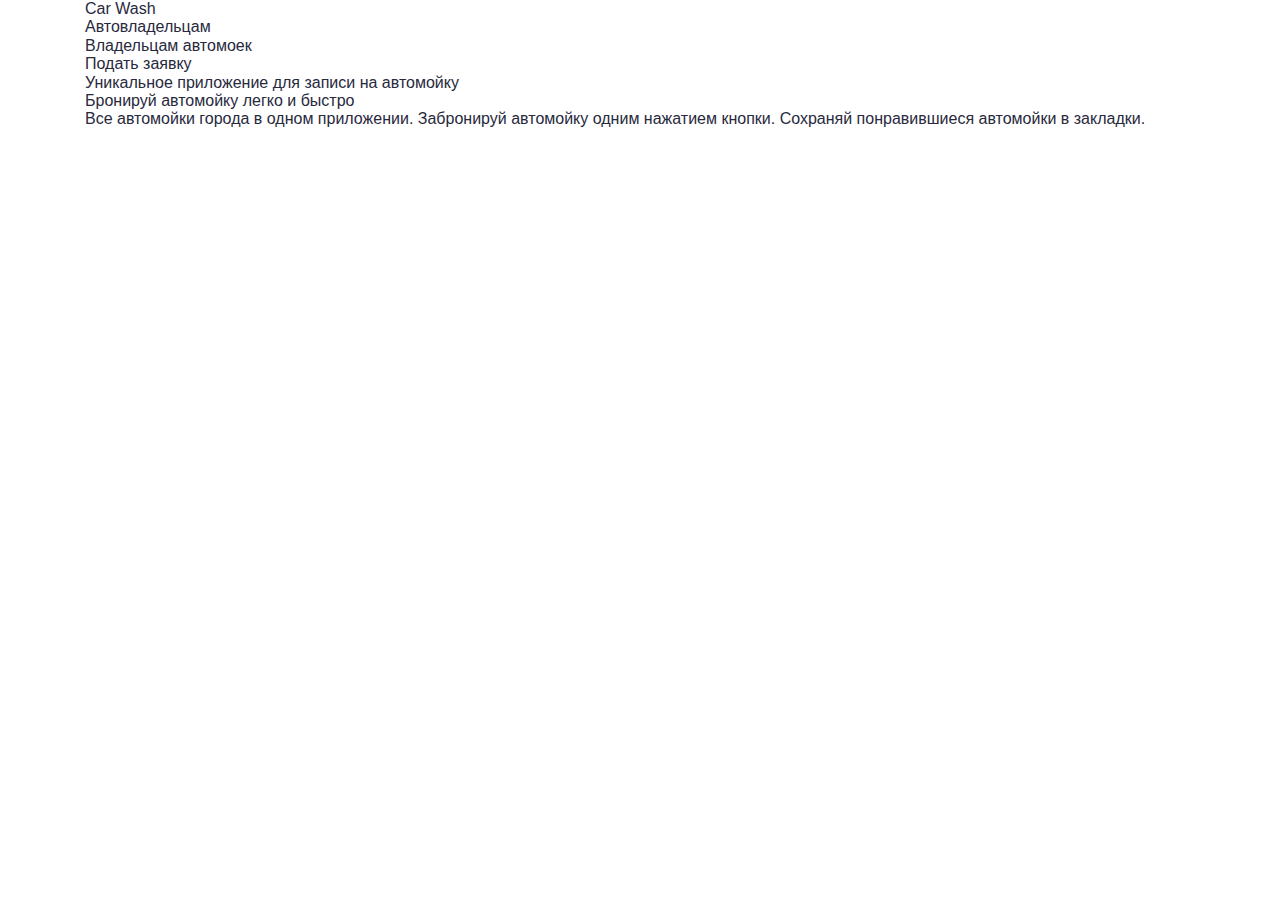
==== src/index.html @ 9598ab0e "Создал базовую разметку файлов, подключил шрифты" ====
<!DOCTYPE html>
<html lang="ru">
<head>
  <meta charset="UTF-8">
  <meta name="viewport" content="width=device-width, initial-scale=1.0">
  <title>Document</title>
  <link rel="stylesheet" href="css/normalize.css">
  <link rel="stylesheet" href="css/style.css">
  <link rel="shortcut icon" href="img/favicon.png" type="image/png">
</head>
<body>
  
  <main>
  
  <section class="hero">
    <div class="container">
      <nav class="navbar">
        <div class="navbar-block">
          <div class="navbar-block__logo">Car Wash</div>
          <!-- /.navbar-block__logo -->
          <div class="navbar-block__info">
            <div class="navbar-block__info-item">Автовладельцам</div>
            <div class="navbar-block__info-item">Владельцам автомоек</div>
            <div class="navbar-block__info-button">Подать заявку</div>
          </div>
          <!-- /.navbar-block__info -->
        </div>
      </nav>
      <!-- /.navbar -->
      <div class="hero-block">
        <div class="hero-text">
          <div class="hero-text__subtitle">Уникальное приложение для записи на автомойку</div>
          <!-- /.hero-text__subtitle -->
          <div class="hero-text__title">Бронируй автомойку легко и быстро</div>
          <!-- /.hero-text__title -->
          <div class="hero-text__description">
            Все автомойки города в одном приложении. Забронируй автомойку одним нажатием кнопки. Сохраняй понравившиеся автомойки в закладки.
          </div>
          <!-- /.hero-text__description -->
        </div>
        <!-- /.hero-text -->
        <div class="hero-image"></div>
        <!-- /.hero-image -->
      </div>
      <!-- /.hero-block -->
    </div>
    <!-- /.container -->
  </section>
  <!-- /.hero -->

  </main>

</body>
</html>
---- src/css/style.css ----
@charset "UTF-8";
* {
  -webkit-box-sizing: border-box;
          box-sizing: border-box;
}

body {
  position: relative;
  color: #28293D;
  height: 100%;
  background: #ffffff;
  font-family: 'Gilroy Regular', sans-serif;
}

img {
  max-width: 100%;
}

main {
  position: relative;
  overflow: hidden;
}

.container {
  position: relative;
  width: 1110px;
  margin: auto;
}

.section {
  padding: 0 0 80px;
}

.section-title {
  font-family: 'Gilroy Bold', sans-serif;
  font-size: 36px;
  text-align: center;
  margin: auto;
  padding-bottom: 74px;
}

.button {
  padding: 19px 80px;
  background: -webkit-gradient(linear, left top, left bottom, from(#0076FF), color-stop(96.15%, #004596));
  background: linear-gradient(180deg, #0076FF 0%, #004596 96.15%);
  -webkit-box-shadow: 0px 4px 25px rgba(0, 69, 150, 0.08), 0px 8px 50px rgba(0, 69, 150, 0.16);
          box-shadow: 0px 4px 25px rgba(0, 69, 150, 0.08), 0px 8px 50px rgba(0, 69, 150, 0.16);
  border-radius: 6px;
  border: none;
  cursor: pointer;
  -webkit-transition: ease 0.3s;
  transition: ease 0.3s;
}

.button:hover {
  -webkit-transform: scale(1.03);
          transform: scale(1.03);
  background-color: #0051b0;
  -webkit-box-shadow: 0 10px 30px rgba(0, 69, 150, 0.7);
          box-shadow: 0 10px 30px rgba(0, 69, 150, 0.7);
}

.button:active {
  background-color: #005cc9;
  -webkit-transform: scale(0.98);
          transform: scale(0.98);
}

.button:focus {
  -webkit-box-shadow: 0px 1px 0px #0076FF, 0px -1px 0px #0076FF, 1px 0px 0px #0076FF, -1px 0px 0px #0076FF;
          box-shadow: 0px 1px 0px #0076FF, 0px -1px 0px #0076FF, 1px 0px 0px #0076FF, -1px 0px 0px #0076FF;
}

/* Стилизация полей формы */
input {
  caret-color: #004596;
}

input:focus {
  border: 1px solid #004596;
}

input::-webkit-input-placeholder {
  opacity: 0.5;
}

input:-ms-input-placeholder {
  opacity: 0.5;
}

input::-ms-input-placeholder {
  opacity: 0.5;
}

input::placeholder {
  opacity: 0.5;
}

input {
  -webkit-appearance: none;
}

input.error {
  border: 1px solid red;
}

#name-error, #phone-error, #email-error, #password-error, #last_name-error, #password_conf-error, #code-error {
  display: block;
  font-size: 12px;
  color: red;
}

@media (max-width: 1200px) {
  .container {
    max-width: 760px;
    width: 95%;
  }
}

@media (max-width: 768px) {
  .container {
    max-width: 580px;
    width: 90%;
  }
}

@media (max-width: 490px) {
  .button {
    font-size: 14px;
    padding: 20px 60px;
  }
  .section-title {
    font-size: 25px;
    line-height: 36px;
  }
}

@media (max-width: 320px) {
  .container {
    max-width: 750px;
    width: 90%;
  }
}

@font-face {
  font-family: 'Inter LightBETA';
  src: url("../fonts/Inter/Inter-LightBETA.eot");
  src: url("../fonts/Inter/Inter-LightBETA.eot?#iefix") format("embedded-opentype"), url("../fonts/Inter/Inter-LightBETA.woff") format("woff"), url("../fonts/Inter/Inter-LightBETA.ttf") format("truetype");
  font-weight: 300;
  font-style: normal;
  font-display: auto;
  font-display: swap;
}

@font-face {
  font-family: 'Inter Regular';
  src: url("../fonts/Inter/Inter-Regular.eot");
  src: url("../fonts/Inter/Inter-Regular.eot?#iefix") format("embedded-opentype"), url("../fonts/Inter/Inter-Regular.woff") format("woff"), url("../fonts/Inter/Inter-Regular.ttf") format("truetype");
  font-weight: normal;
  font-style: normal;
  font-display: auto;
  font-display: swap;
}

@font-face {
  font-family: 'Inter Medium';
  src: url("../fonts/Inter/Inter-Medium.eot");
  src: url("../fonts/Inter/Inter-Medium.eot?#iefix") format("embedded-opentype"), url("../fonts/Inter/Inter-Medium.woff") format("woff"), url("../fonts/Inter/Inter-Medium.ttf") format("truetype");
  font-weight: 500;
  font-style: normal;
  font-display: auto;
  font-display: swap;
}

@font-face {
  font-family: 'Inter SemiBold';
  src: url("../fonts/Inter/Inter-SemiBold.eot");
  src: url("../fonts/Inter/Inter-SemiBold.eot?#iefix") format("embedded-opentype"), url("../fonts/Inter/Inter-SemiBold.woff") format("woff"), url("../fonts/Inter/Inter-SemiBold.ttf") format("truetype");
  font-weight: 600;
  font-style: normal;
  font-display: auto;
  font-display: swap;
}

@font-face {
  font-family: 'Inter Black';
  src: url("../fonts/Inter/Inter-Black.eot");
  src: url("../fonts/Inter/Inter-Black.eot?#iefix") format("embedded-opentype"), url("../fonts/Inter/Inter-Black.woff") format("woff"), url("../fonts/Inter/Inter-Black.ttf") format("truetype");
  font-weight: 900;
  font-style: normal;
  font-display: auto;
  font-display: swap;
}
/*# sourceMappingURL=style.css.map */
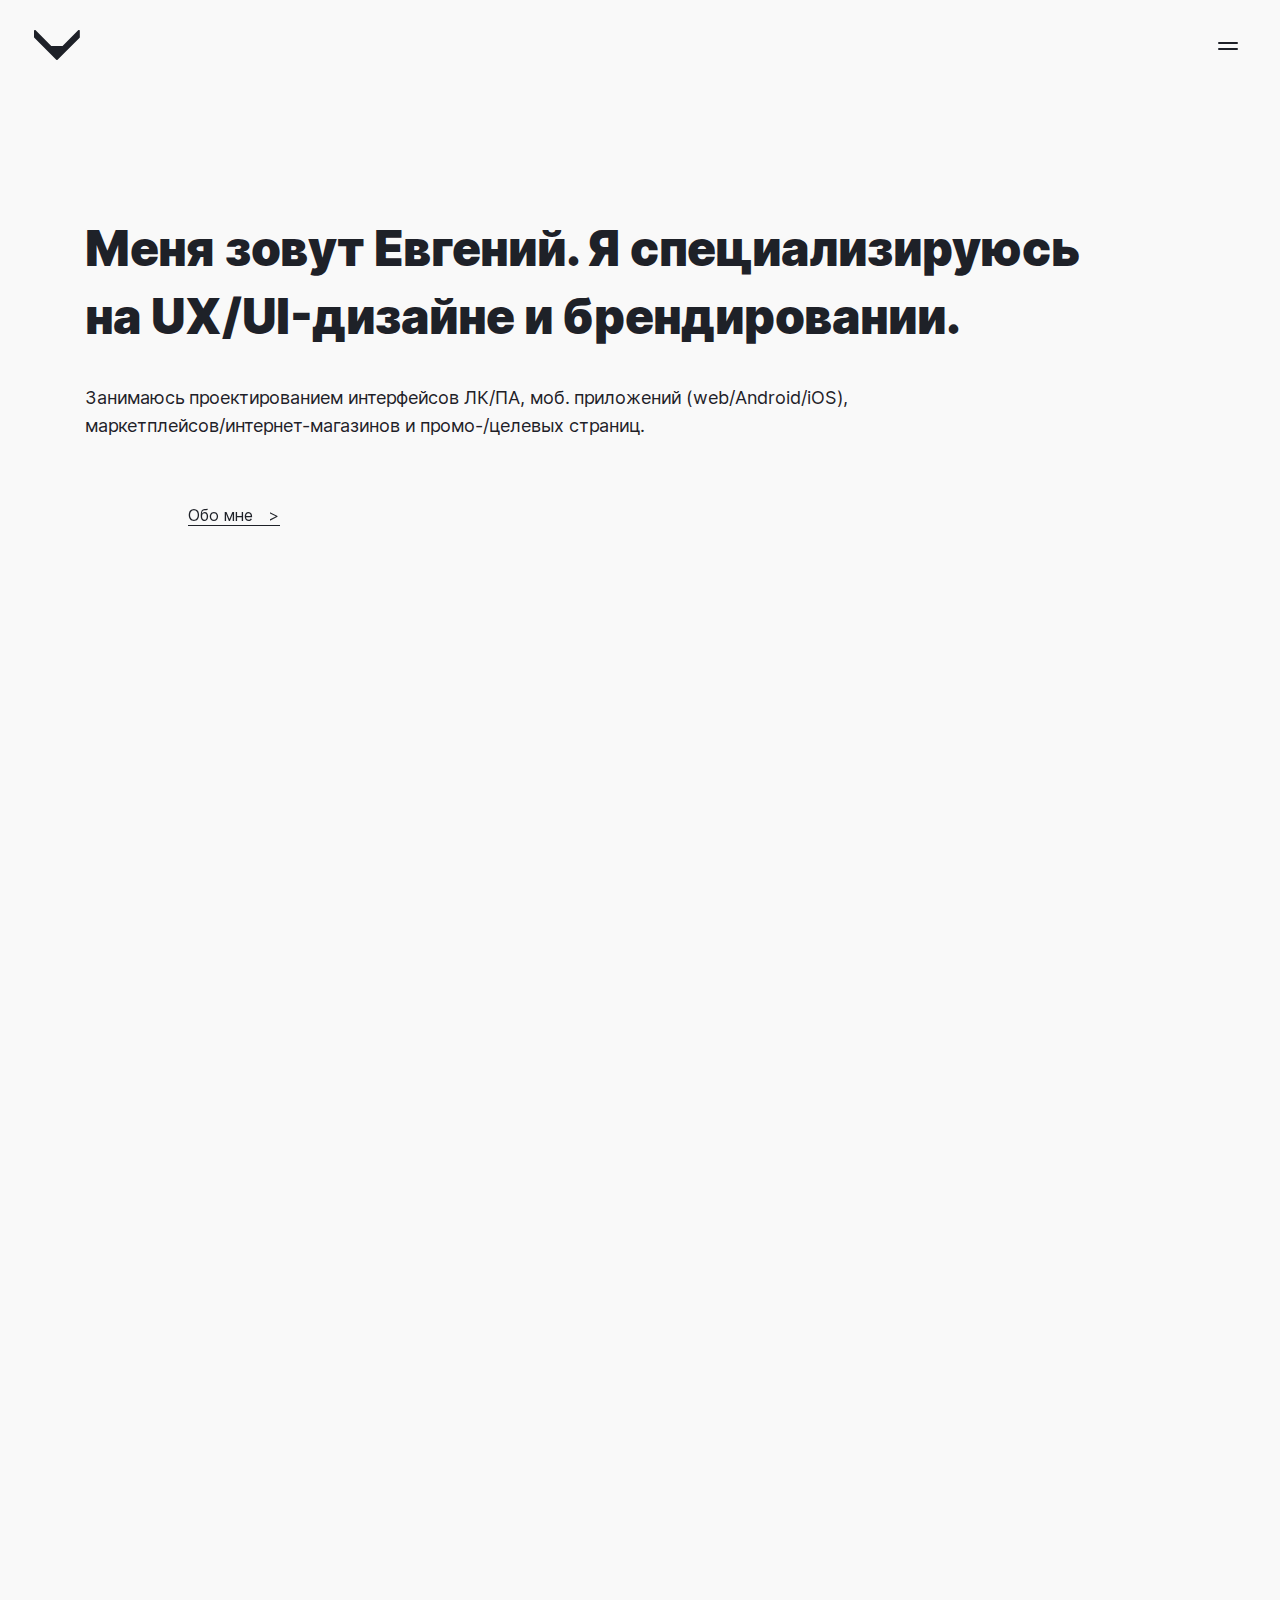
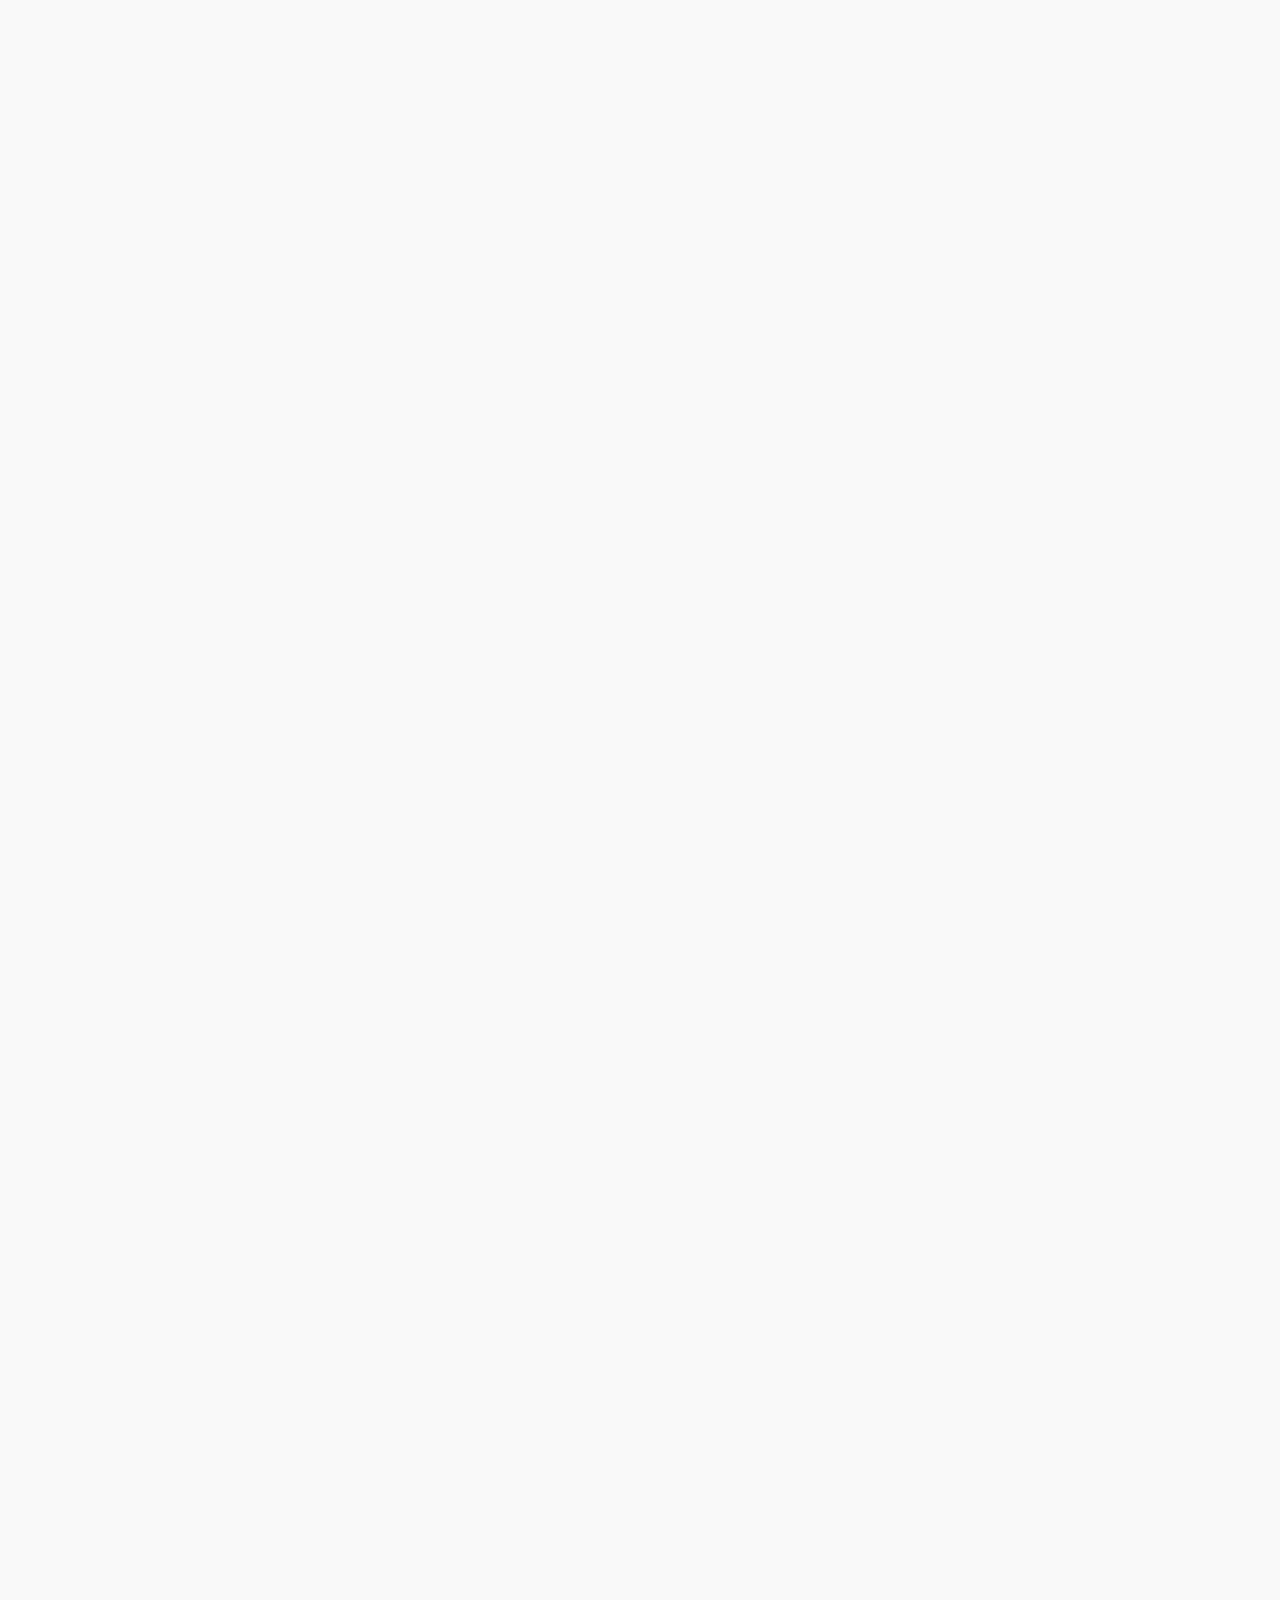
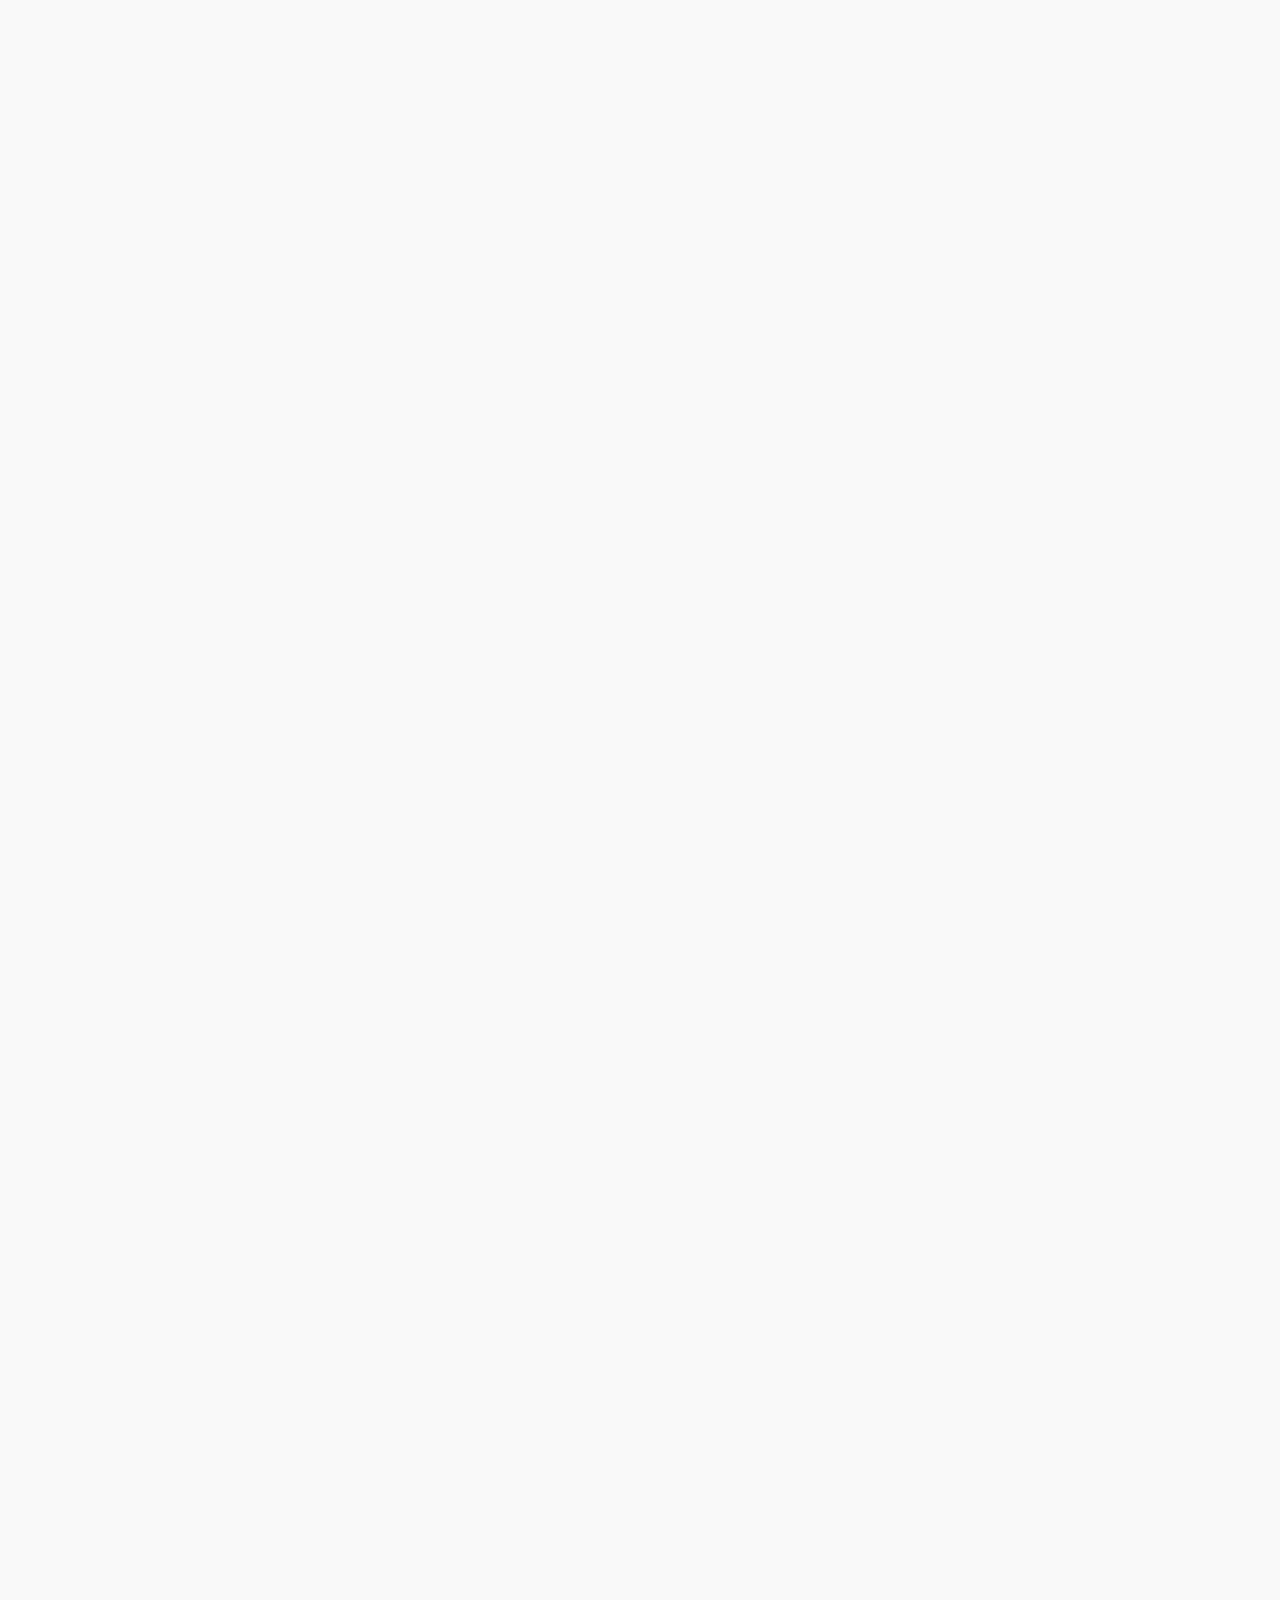
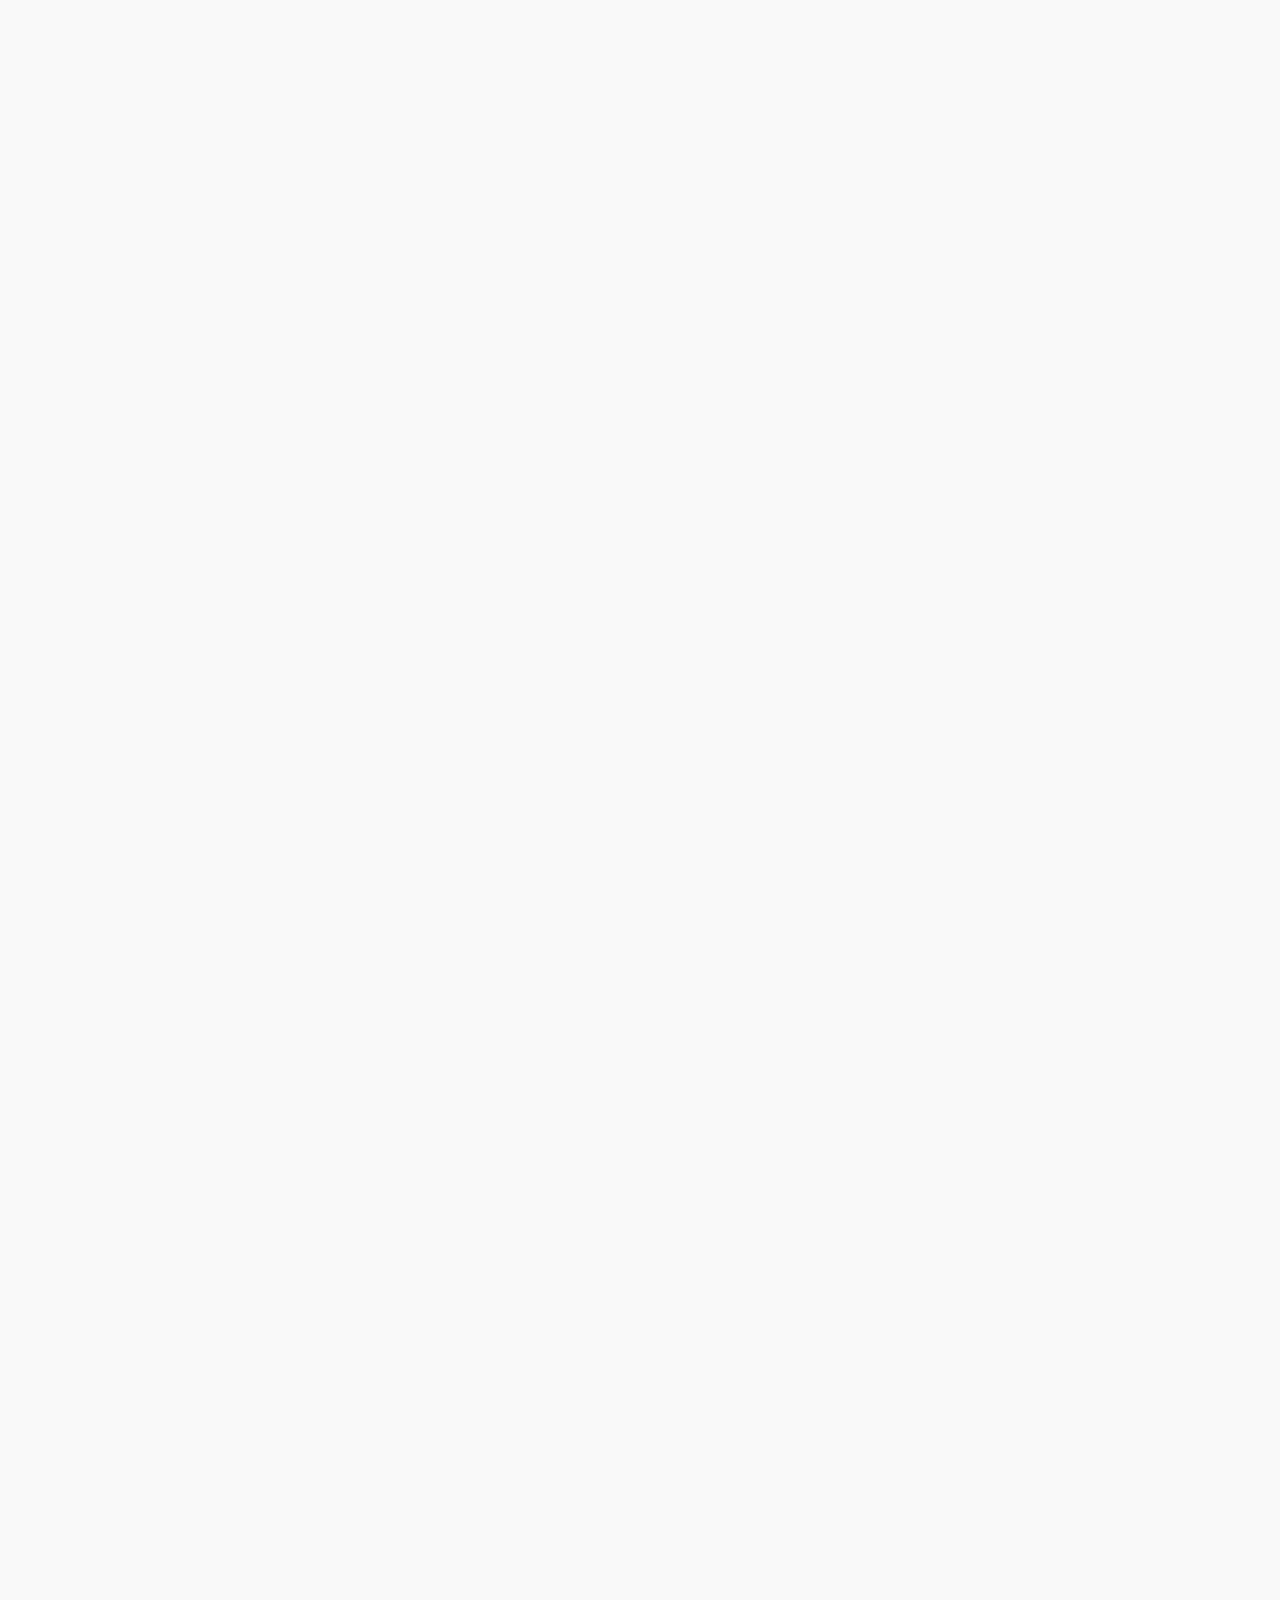
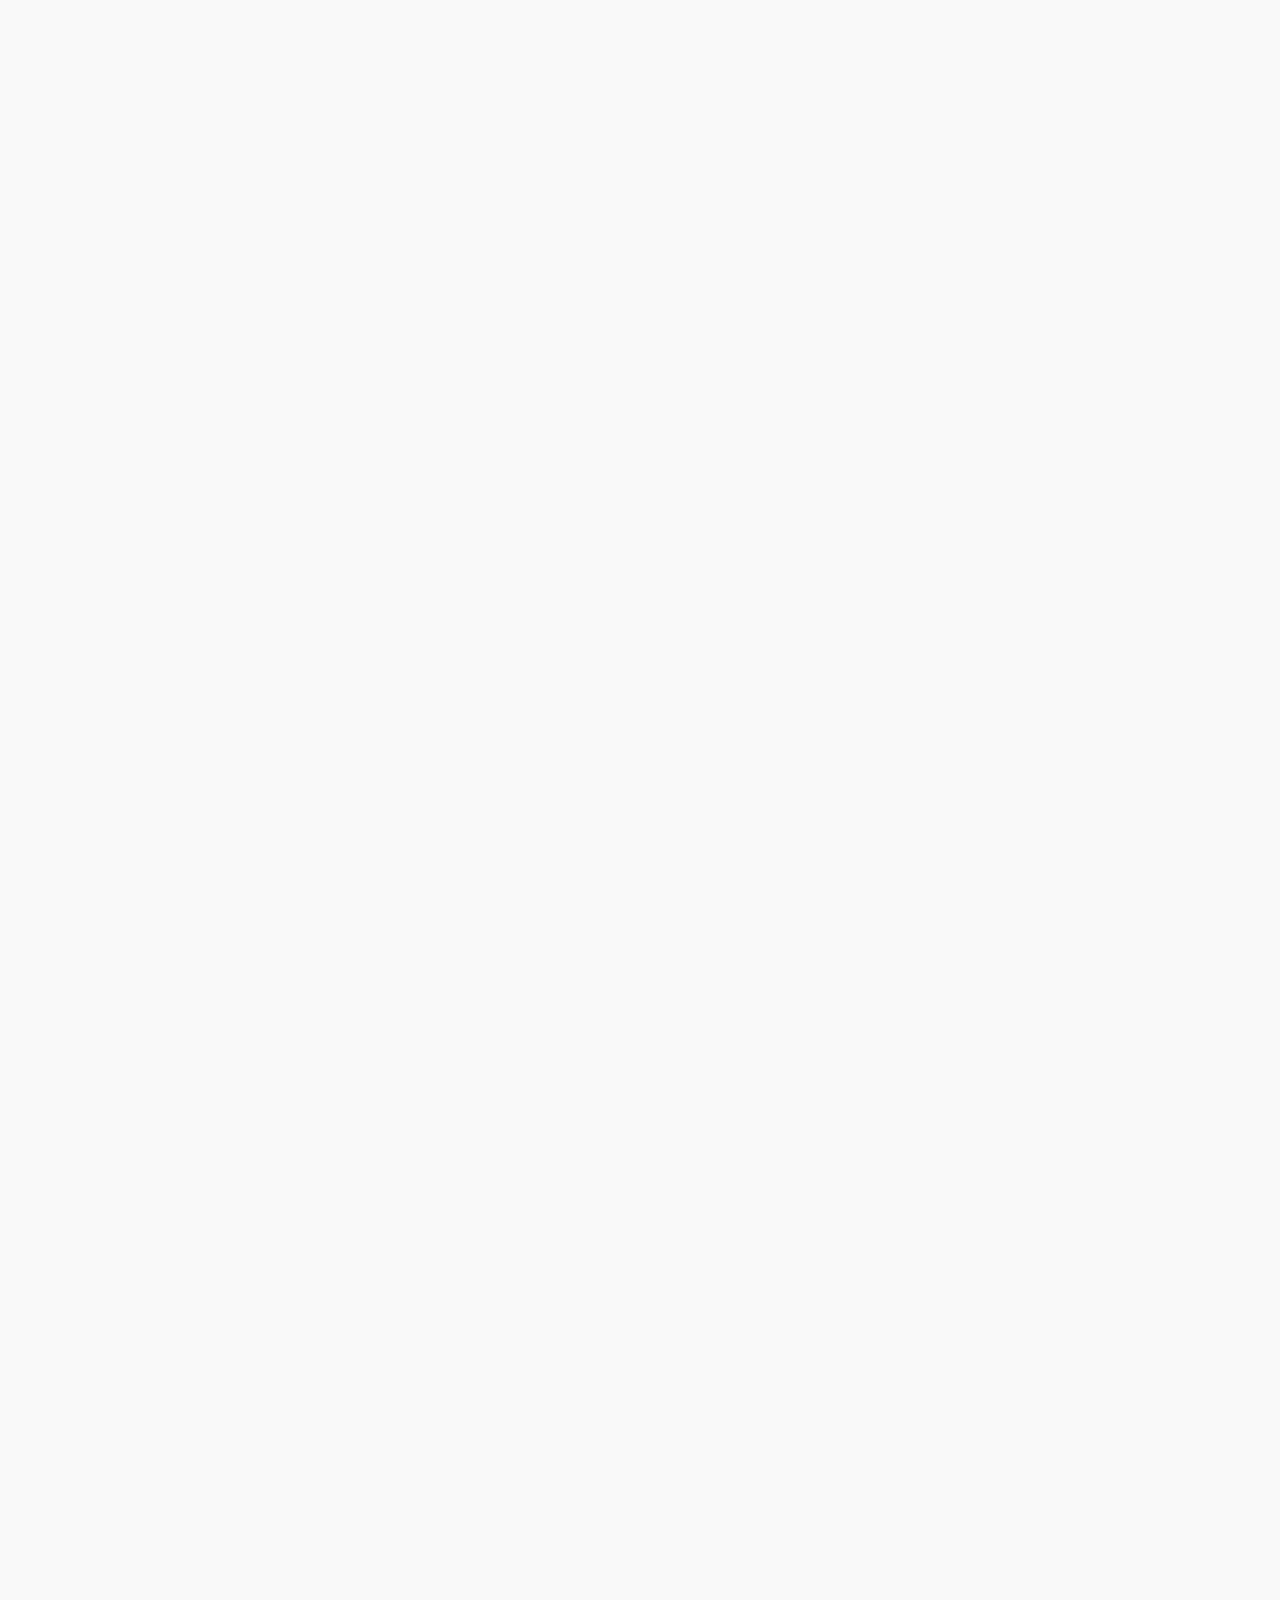
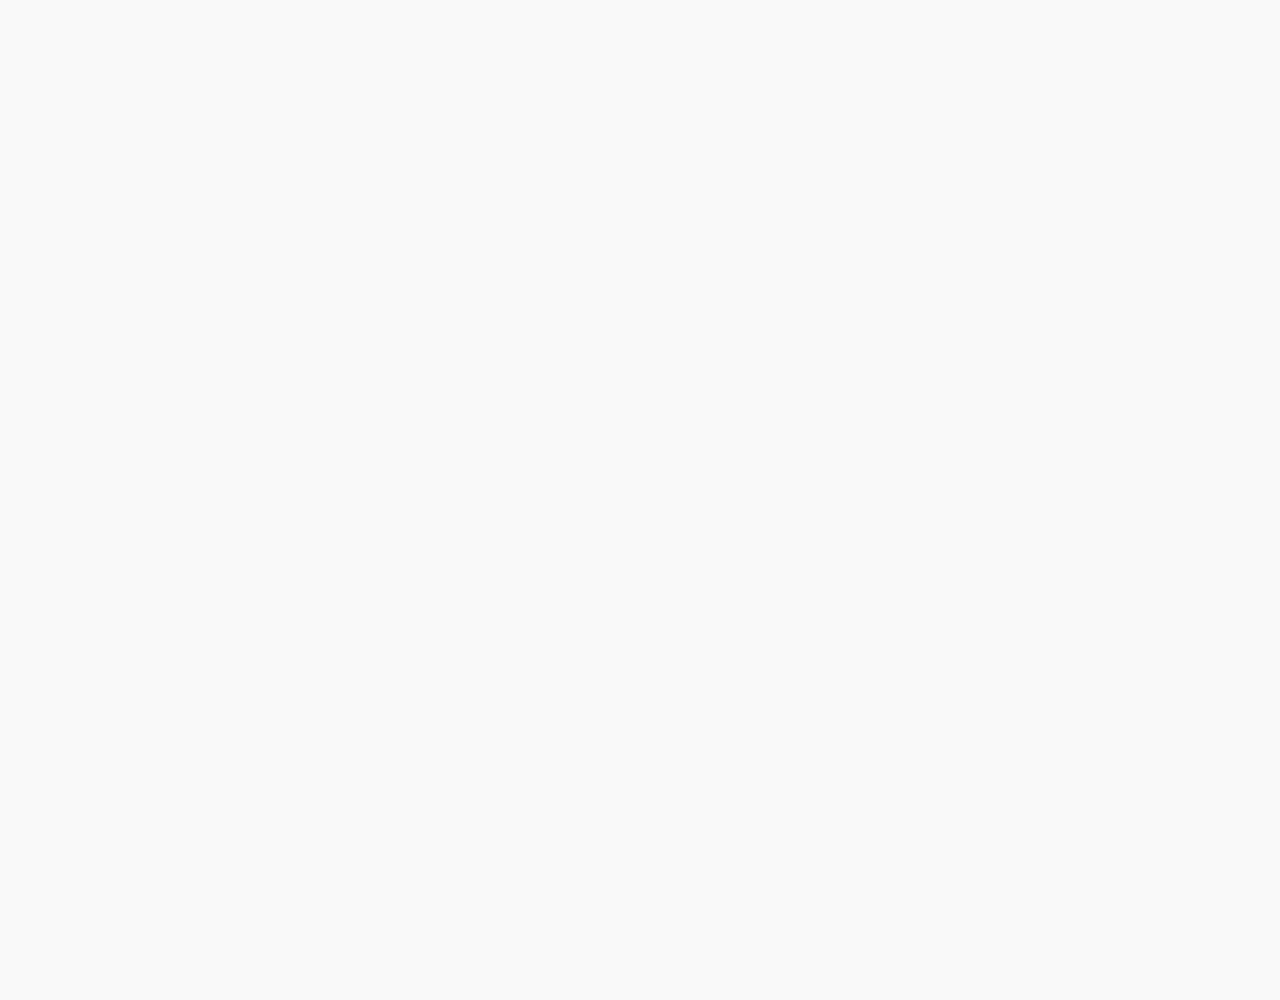
==== commit 1ebfff12: "Сверстал и адаптировал меню и главный блок" ====
--- a/src/index.html
+++ b/src/index.html
@@ -3,7 +3,7 @@
 <head>
   <meta charset="UTF-8">
   <meta name="viewport" content="width=device-width, initial-scale=1.0">
-  <title>Document</title>
+  <title>Евгений Шибин | UX/UI-дизайн и брендирование</title>
   <link rel="stylesheet" href="css/normalize.css">
   <link rel="stylesheet" href="css/style.css">
   <link rel="shortcut icon" href="img/favicon.png" type="image/png">
@@ -11,44 +11,70 @@
 <body>
   
   <main>
-  
-  <section class="hero">
-    <div class="container">
-      <nav class="navbar">
-        <div class="navbar-block">
-          <div class="navbar-block__logo">Car Wash</div>
-          <!-- /.navbar-block__logo -->
-          <div class="navbar-block__info">
-            <div class="navbar-block__info-item">Автовладельцам</div>
-            <div class="navbar-block__info-item">Владельцам автомоек</div>
-            <div class="navbar-block__info-button">Подать заявку</div>
+
+    <header class="header">
+
+      <div class="container">
+
+        <div class="header-block">
+
+          <div class="header-logo">
+            <svg width="50" height="50" viewBox="0 0 50 50" fill="none" xmlns="http://www.w3.org/2000/svg">
+            <path d="M24.2407 39.751L2.33195 17.6763C2.16598 17.5104 2 17.3444 2 17.0124V11.0373C2 10.8714 2 10.5394 2.33195 10.3734C2.6639 9.87552 3.3278 9.87552 3.65975 10.3734L19.2614 25.9751H30.5477L46.1494 10.3734C46.6473 9.87552 47.1452 9.87552 47.6431 10.3734C47.8091 10.5394 47.8091 10.8714 47.8091 11.0373V17.0124C47.8091 17.3444 47.8091 17.5104 47.6431 17.6763L25.5685 39.751C25.2365 40.083 24.5726 40.083 24.2407 39.751Z" fill="#1E2128"/>
+            </svg>          
           </div>
-          <!-- /.navbar-block__info -->
+
+          <div class="menu">
+            <a class="target-burger">
+              <ul class="buns">
+                <li class="bun" id="line-1"></li>
+                <li class="bun" id="line-2"></li>
+              </ul>
+            </a>
+          </div>
+          <nav class="main-nav" role="navigation">
+            <ul>
+              <li><a class="item" href="#">Все проекты</a></li>
+              <li><a class="item" href="#">Обо мне</a></li>
+              <li><a class="item email" href="mailto:info@evgeniyshibin.ru">info@evgeniyshibin.ru</a></li>
+            </ul>
+          </nav>
+
         </div>
-      </nav>
-      <!-- /.navbar -->
-      <div class="hero-block">
-        <div class="hero-text">
-          <div class="hero-text__subtitle">Уникальное приложение для записи на автомойку</div>
-          <!-- /.hero-text__subtitle -->
-          <div class="hero-text__title">Бронируй автомойку легко и быстро</div>
-          <!-- /.hero-text__title -->
-          <div class="hero-text__description">
-            Все автомойки города в одном приложении. Забронируй автомойку одним нажатием кнопки. Сохраняй понравившиеся автомойки в закладки.
+        <!-- /.header-block -->
+
+      </div>
+      <!-- /.container -->
+
+    </header>
+    <!-- /.header -->
+
+    <section class="hero">
+      <div class="container">
+        <div class="hero-block">
+          <div class="hero-text">
+            <div class="hero-text__title">Меня зовут Евгений. Я специализируюсь на UX/UI-дизайне и брендировании.</div>
+            <!-- /.hero-text__title -->
+            <div class="hero-text__description">Занимаюсь проектированием интерфейсов ЛК/ПА, моб. приложений (web/Android/iOS), маркетплейсов/интернет-магазинов и промо-/целевых страниц.</div>
+            <!-- /.hero-text__description -->
           </div>
-          <!-- /.hero-text__description -->
+          <!-- /.hero-text -->
+
+          <a href="#" class="hero-link">Обо мне&nbsp;&nbsp;&nbsp;></a>
+
         </div>
-        <!-- /.hero-text -->
-        <div class="hero-image"></div>
-        <!-- /.hero-image -->
+        <!-- /.hero-block -->
       </div>
-      <!-- /.hero-block -->
-    </div>
-    <!-- /.container -->
-  </section>
-  <!-- /.hero -->
+      <!-- /.container -->
+    </section>
+    <!-- /.hero -->
 
   </main>
 
+  <script src="https://code.jquery.com/jquery-3.4.1.min.js"
+    integrity="sha256-CSXorXvZcTkaix6Yvo6HppcZGetbYMGWSFlBw8HfCJo=" crossorigin="anonymous"></script>
+
+  <script src="js/main.js"></script>
+
 </body>
 </html>--- a/src/css/style.css
+++ b/src/css/style.css
@@ -1,4 +1,3 @@
-@charset "UTF-8";
 * {
   -webkit-box-sizing: border-box;
           box-sizing: border-box;
@@ -6,10 +5,10 @@
 
 body {
   position: relative;
-  color: #28293D;
-  height: 100%;
-  background: #ffffff;
-  font-family: 'Gilroy Regular', sans-serif;
+  color: #1e2128;
+  height: 1000vh;
+  background: #f9f9f9;
+  font-family: 'Inter Regular', sans-serif;
 }
 
 img {
@@ -21,8 +20,18 @@
   overflow: hidden;
 }
 
+ul, ol {
+  margin: 0;
+  padding: 0;
+}
+
+nav ul, nav ol {
+  list-style: none;
+  margin: 0;
+  padding: 0;
+}
+
 .container {
-  position: relative;
   width: 1110px;
   margin: auto;
 }
@@ -32,7 +41,7 @@
 }
 
 .section-title {
-  font-family: 'Gilroy Bold', sans-serif;
+  font-family: 'Inter Regular', sans-serif;
   font-size: 36px;
   text-align: center;
   margin: auto;
@@ -41,8 +50,6 @@
 
 .button {
   padding: 19px 80px;
-  background: -webkit-gradient(linear, left top, left bottom, from(#0076FF), color-stop(96.15%, #004596));
-  background: linear-gradient(180deg, #0076FF 0%, #004596 96.15%);
   -webkit-box-shadow: 0px 4px 25px rgba(0, 69, 150, 0.08), 0px 8px 50px rgba(0, 69, 150, 0.16);
           box-shadow: 0px 4px 25px rgba(0, 69, 150, 0.08), 0px 8px 50px rgba(0, 69, 150, 0.16);
   border-radius: 6px;
@@ -52,64 +59,6 @@
   transition: ease 0.3s;
 }
 
-.button:hover {
-  -webkit-transform: scale(1.03);
-          transform: scale(1.03);
-  background-color: #0051b0;
-  -webkit-box-shadow: 0 10px 30px rgba(0, 69, 150, 0.7);
-          box-shadow: 0 10px 30px rgba(0, 69, 150, 0.7);
-}
-
-.button:active {
-  background-color: #005cc9;
-  -webkit-transform: scale(0.98);
-          transform: scale(0.98);
-}
-
-.button:focus {
-  -webkit-box-shadow: 0px 1px 0px #0076FF, 0px -1px 0px #0076FF, 1px 0px 0px #0076FF, -1px 0px 0px #0076FF;
-          box-shadow: 0px 1px 0px #0076FF, 0px -1px 0px #0076FF, 1px 0px 0px #0076FF, -1px 0px 0px #0076FF;
-}
-
-/* Стилизация полей формы */
-input {
-  caret-color: #004596;
-}
-
-input:focus {
-  border: 1px solid #004596;
-}
-
-input::-webkit-input-placeholder {
-  opacity: 0.5;
-}
-
-input:-ms-input-placeholder {
-  opacity: 0.5;
-}
-
-input::-ms-input-placeholder {
-  opacity: 0.5;
-}
-
-input::placeholder {
-  opacity: 0.5;
-}
-
-input {
-  -webkit-appearance: none;
-}
-
-input.error {
-  border: 1px solid red;
-}
-
-#name-error, #phone-error, #email-error, #password-error, #last_name-error, #password_conf-error, #code-error {
-  display: block;
-  font-size: 12px;
-  color: red;
-}
-
 @media (max-width: 1200px) {
   .container {
     max-width: 760px;
@@ -139,6 +88,201 @@
   .container {
     max-width: 750px;
     width: 90%;
+  }
+}
+
+.menu {
+  position: relative;
+  top: 0;
+  right: 0;
+  z-index: 15;
+  width: 40px;
+  height: 40px;
+}
+
+.menu a.target-burger {
+  display: -webkit-box;
+  display: -ms-flexbox;
+  display: flex;
+  -webkit-box-pack: center;
+      -ms-flex-pack: center;
+          justify-content: center;
+  -webkit-box-align: center;
+      -ms-flex-align: center;
+          align-items: center;
+  width: 100%;
+  height: 100%;
+  -webkit-transition: .3s;
+  transition: .3s;
+}
+
+.menu a.target-burger:hover {
+  cursor: pointer;
+  opacity: .7;
+}
+
+.menu a.target-burger ul.buns {
+  margin: 10px;
+  padding: 0;
+  width: 20px;
+  height: 20px;
+  list-style: none;
+  color: #f9f9f9;
+  -webkit-transition: color 1s cubic-bezier(0.23, 1, 0.32, 1), -webkit-transform 1s cubic-bezier(0.23, 1, 0.32, 1);
+  transition: color 1s cubic-bezier(0.23, 1, 0.32, 1), -webkit-transform 1s cubic-bezier(0.23, 1, 0.32, 1);
+  transition: transform 1s cubic-bezier(0.23, 1, 0.32, 1), color 1s cubic-bezier(0.23, 1, 0.32, 1);
+  transition: transform 1s cubic-bezier(0.23, 1, 0.32, 1), color 1s cubic-bezier(0.23, 1, 0.32, 1), -webkit-transform 1s cubic-bezier(0.23, 1, 0.32, 1);
+  -webkit-transform: translateZ(0);
+          transform: translateZ(0);
+}
+
+.menu a.target-burger ul.buns li.bun {
+  position: absolute;
+  top: 50%;
+  width: 100%;
+  height: 2px;
+  border-radius: 2px;
+  background-color: #1e2128;
+  -webkit-transform: translateY(-3px) translateZ(0);
+          transform: translateY(-3px) translateZ(0);
+  -webkit-transition: 500ms background cubic-bezier(0.19, 1, 0.22, 1), 500ms margin-top cubic-bezier(0.19, 1, 0.22, 1), 500ms margin-bottom cubic-bezier(0.19, 1, 0.22, 1), 500ms -webkit-transform cubic-bezier(0.19, 1, 0.22, 1) 83ms;
+  transition: 500ms background cubic-bezier(0.19, 1, 0.22, 1), 500ms margin-top cubic-bezier(0.19, 1, 0.22, 1), 500ms margin-bottom cubic-bezier(0.19, 1, 0.22, 1), 500ms -webkit-transform cubic-bezier(0.19, 1, 0.22, 1) 83ms;
+  transition: 500ms background cubic-bezier(0.19, 1, 0.22, 1), 500ms margin-top cubic-bezier(0.19, 1, 0.22, 1), 500ms margin-bottom cubic-bezier(0.19, 1, 0.22, 1), 500ms transform cubic-bezier(0.19, 1, 0.22, 1) 83ms;
+  transition: 500ms background cubic-bezier(0.19, 1, 0.22, 1), 500ms margin-top cubic-bezier(0.19, 1, 0.22, 1), 500ms margin-bottom cubic-bezier(0.19, 1, 0.22, 1), 500ms transform cubic-bezier(0.19, 1, 0.22, 1) 83ms, 500ms -webkit-transform cubic-bezier(0.19, 1, 0.22, 1) 83ms;
+}
+
+.menu a.target-burger ul.buns li.bun:last-child {
+  -webkit-transform: translateY(3px) translateZ(0);
+          transform: translateY(3px) translateZ(0);
+}
+
+.menu a.target-burger.toggled ul.buns li.bun {
+  background-color: #f9f9f9;
+  -webkit-transform: rotate(45deg) translateZ(0);
+          transform: rotate(45deg) translateZ(0);
+}
+
+.menu a.target-burger.toggled ul.buns li.bun:last-child {
+  -webkit-transform: rotate(-45deg) translateZ(0);
+          transform: rotate(-45deg) translateZ(0);
+}
+
+nav {
+  position: absolute;
+  top: 5px;
+  right: 0;
+  z-index: 0;
+  height: 275px;
+  width: 275px;
+  padding: 30px;
+  background-color: #1e2128;
+  opacity: 0;
+  visibility: hidden;
+  -webkit-transform: scale(0.85);
+          transform: scale(0.85);
+  -webkit-transition: .3s;
+  transition: .3s;
+}
+
+nav.toggled {
+  display: block;
+  z-index: 10;
+  -webkit-transform: scale(1);
+          transform: scale(1);
+  opacity: 1;
+  visibility: inherit;
+  -webkit-transition: .3s;
+  transition: .3s;
+}
+
+nav ul {
+  margin: 28px 0 0;
+}
+
+nav ul li {
+  display: -webkit-box;
+  display: -ms-flexbox;
+  display: flex;
+}
+
+nav ul li a.item {
+  position: relative;
+  font-size: 22px;
+  text-decoration: none;
+  color: #f9f9f9;
+  padding: 12px 0;
+  font-weight: 300;
+  display: block;
+  -webkit-transition: .3s;
+  transition: .3s;
+}
+
+nav ul li a.item:hover {
+  opacity: 0.7;
+}
+
+nav ul li a.item:after {
+  content: "";
+  display: block;
+  position: absolute;
+  right: 0;
+  bottom: 23px;
+  width: 0;
+  height: 2px;
+  background-color: #f9f9f9;
+  -webkit-transition: width .3s;
+  transition: width .3s;
+}
+
+nav ul li a.item:hover:after {
+  content: "";
+  width: 100%;
+  display: block;
+  position: absolute;
+  left: 0;
+  bottom: 23px;
+  height: 2px;
+  background-color: #f9f9f9;
+  -webkit-transition: width .3s;
+  transition: width .3s;
+}
+
+nav ul li a.item.email {
+  margin-top: 57px;
+  font-size: 16px;
+  text-decoration: underline;
+}
+
+nav ul li a.item.email:after {
+  content: none;
+}
+
+@media (max-width: 425px) {
+  .menu {
+    right: -6px;
+  }
+  nav.main-nav {
+    position: fixed;
+    top: 0;
+    left: 0;
+    width: 100%;
+    height: 100%;
+    padding: 53px;
+  }
+  nav.main-nav ul {
+    margin: 85px 0 0;
+  }
+  nav.main-nav ul li a.item {
+    padding: 22px 0;
+  }
+  nav.main-nav ul li a.item:after {
+    bottom: 33px;
+  }
+  nav.main-nav ul li a.item:hover:after {
+    bottom: 33px;
+  }
+  nav.main-nav ul li a.item.email {
+    margin-top: 190px;
   }
 }
 
@@ -191,4 +335,187 @@
   font-display: auto;
   font-display: swap;
 }
+
+.header {
+  position: fixed;
+  width: 100%;
+  height: 90px;
+  display: -webkit-box;
+  display: -ms-flexbox;
+  display: flex;
+}
+
+.header .container {
+  max-width: 1250px;
+  width: 95%;
+}
+
+.header-block {
+  position: relative;
+  display: -webkit-box;
+  display: -ms-flexbox;
+  display: flex;
+  -webkit-box-pack: justify;
+      -ms-flex-pack: justify;
+          justify-content: space-between;
+  -webkit-box-align: center;
+      -ms-flex-align: center;
+          align-items: center;
+}
+
+.header-logo {
+  height: 50px;
+  width: 50px;
+}
+
+@media (min-width: 1920px) {
+  .header .container {
+    max-width: 1660px;
+    width: 95%;
+  }
+}
+
+@media (max-width: 1200px) {
+  .header .container {
+    max-width: 900px;
+    width: 95%;
+  }
+}
+
+@media (max-width: 768px) {
+  .header .container {
+    max-width: 720px;
+    width: 90%;
+  }
+}
+
+@media (max-width: 425px) {
+  .header-logo {
+    width: 40px;
+    height: 40px;
+  }
+  .header-logo svg {
+    width: 40px;
+    height: 40px;
+  }
+}
+
+@media (max-width: 320px) {
+  .header .container {
+    max-width: 750px;
+    width: 90%;
+  }
+}
+
+.hero-text {
+  margin-top: 215px;
+}
+
+.hero-text__title {
+  max-width: 1010px;
+  margin-bottom: 33px;
+  font-family: 'Inter Black', sans-serif;
+  font-size: 48px;
+  line-height: 68px;
+}
+
+.hero-text__description {
+  max-width: 800px;
+  margin-bottom: 66px;
+  font-size: 18px;
+  line-height: 28px;
+}
+
+.hero-link {
+  position: relative;
+  margin-left: 103px;
+  padding-bottom: 2px;
+  z-index: 0;
+  display: inline-block;
+  color: #1e2128;
+  text-decoration: none;
+  -webkit-transition: color 450ms linear 264ms;
+  transition: color 450ms linear 264ms;
+}
+
+.hero-link:before {
+  content: '';
+  position: absolute;
+  bottom: 0;
+  height: 45%;
+  left: -0.15em;
+  right: -0.15em;
+  background: #1e2128;
+  opacity: 0.3;
+  background-size: 100% 100%;
+  background-repeat: repeat-x;
+  -webkit-transition: 380ms -webkit-transform cubic-bezier(0.165, 0.84, 0.44, 1);
+  transition: 380ms -webkit-transform cubic-bezier(0.165, 0.84, 0.44, 1);
+  transition: 380ms transform cubic-bezier(0.165, 0.84, 0.44, 1);
+  transition: 380ms transform cubic-bezier(0.165, 0.84, 0.44, 1), 380ms -webkit-transform cubic-bezier(0.165, 0.84, 0.44, 1);
+  -webkit-transform-origin: 50% 100%;
+          transform-origin: 50% 100%;
+  -webkit-transform: scale(0.98, 0) translateZ(0);
+          transform: scale(0.98, 0) translateZ(0);
+  -webkit-backface-visibility: hidden;
+          backface-visibility: hidden;
+  z-index: -1;
+}
+
+.hero-link:after {
+  content: '';
+  position: absolute;
+  bottom: 0;
+  height: 1px;
+  left: -0.025em;
+  right: -0.075em;
+  background: #1e2128;
+  background-size: 100% 100%;
+  -webkit-transition: 190ms opacity cubic-bezier(0.895, 0.03, 0.685, 0.22), background 450ms linear 264ms;
+  transition: 190ms opacity cubic-bezier(0.895, 0.03, 0.685, 0.22), background 450ms linear 264ms;
+  -webkit-transform: translateZ(0);
+          transform: translateZ(0);
+}
+
+.hero-link:hover:before {
+  -webkit-transform: scale(1, 0.98) translateZ(0);
+          transform: scale(1, 0.98) translateZ(0);
+}
+
+.hero-link:hover:after {
+  opacity: 0;
+  -webkit-transition: 126ms opacity cubic-bezier(0.165, 0.84, 0.44, 1);
+  transition: 126ms opacity cubic-bezier(0.165, 0.84, 0.44, 1);
+}
+
+@media (max-width: 1024px) {
+  .hero-text {
+    margin-top: 150px;
+  }
+}
+
+@media (max-width: 768px) {
+  .hero-text__title {
+    font-size: 34px;
+    line-height: 50px;
+  }
+  .hero-text__description {
+    font-size: 16px;
+  }
+}
+
+@media (max-width: 425px) {
+  .hero-text__title {
+    margin-bottom: 18px;
+    font-size: 24px;
+    line-height: 40px;
+  }
+  .hero-text__description {
+    font-size: 14px;
+    line-height: 24px;
+  }
+  .hero-link {
+    margin-left: 0;
+  }
+}
 /*# sourceMappingURL=style.css.map */